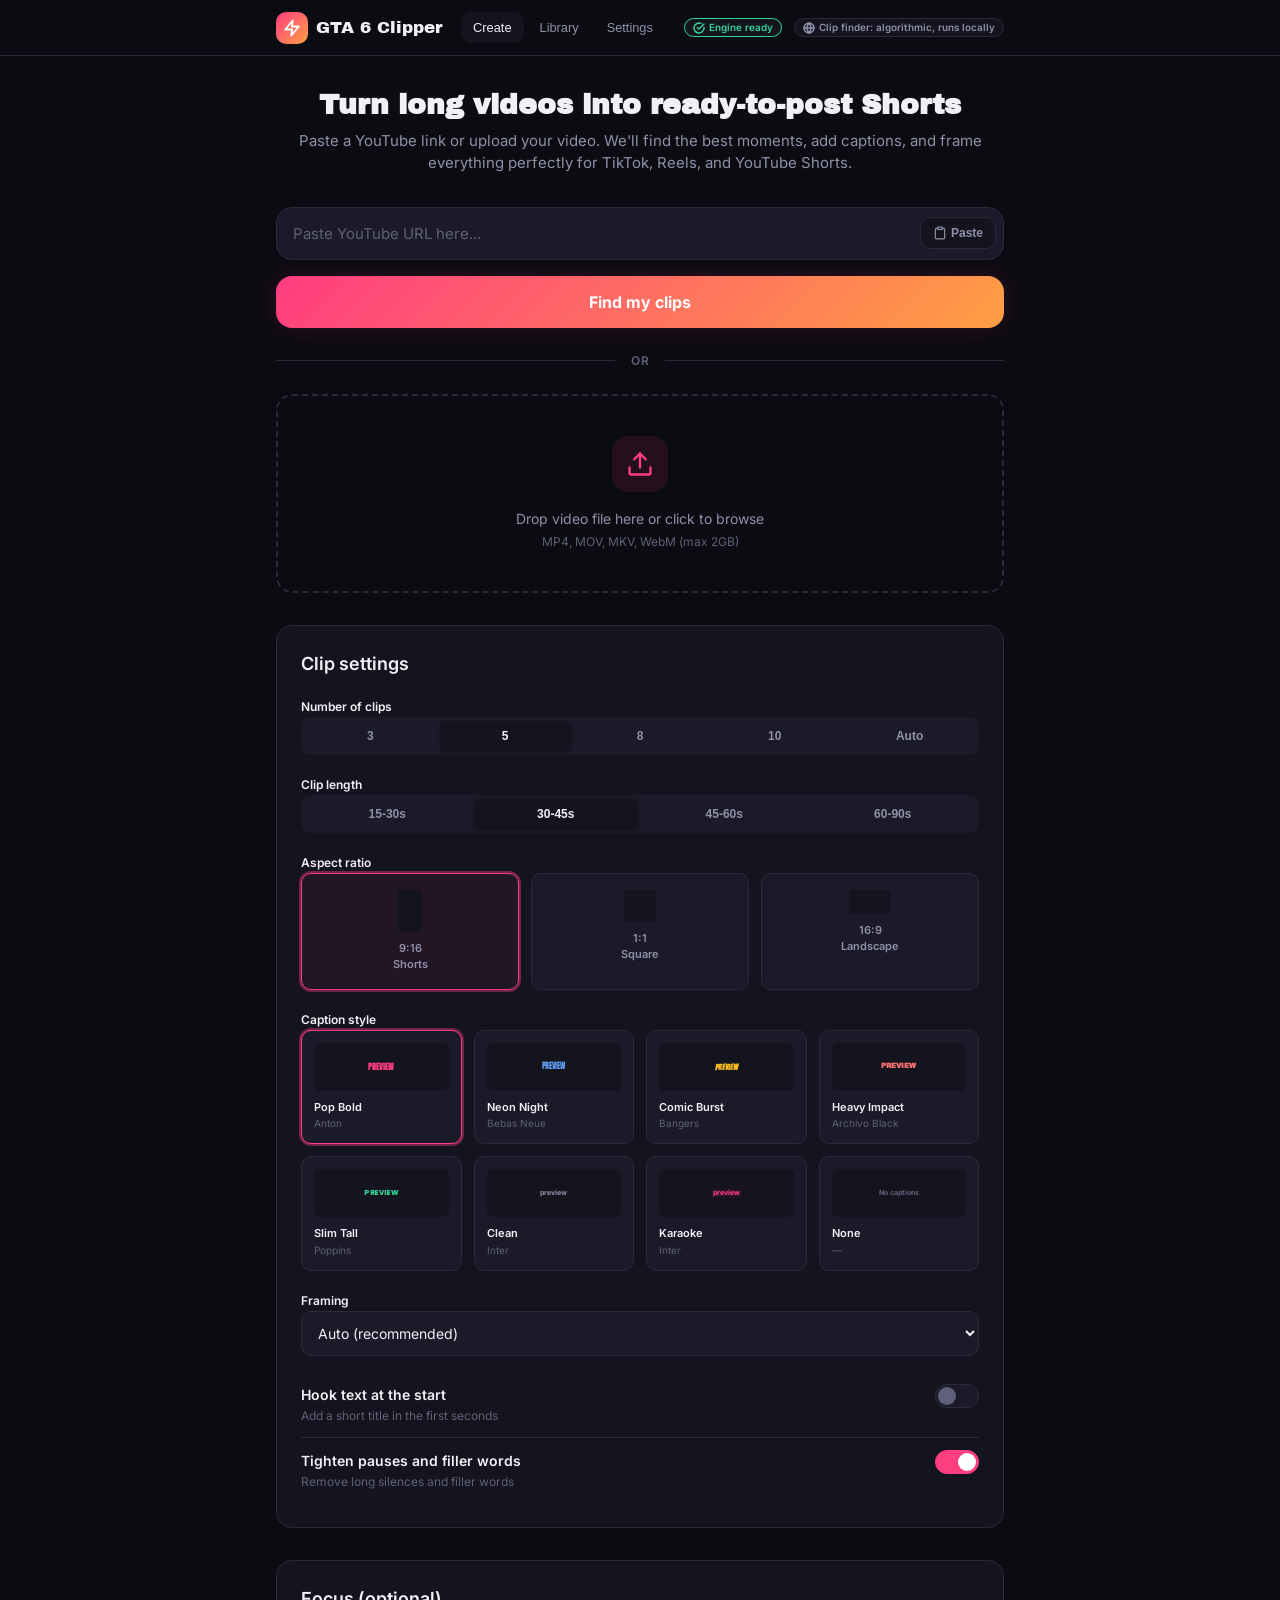
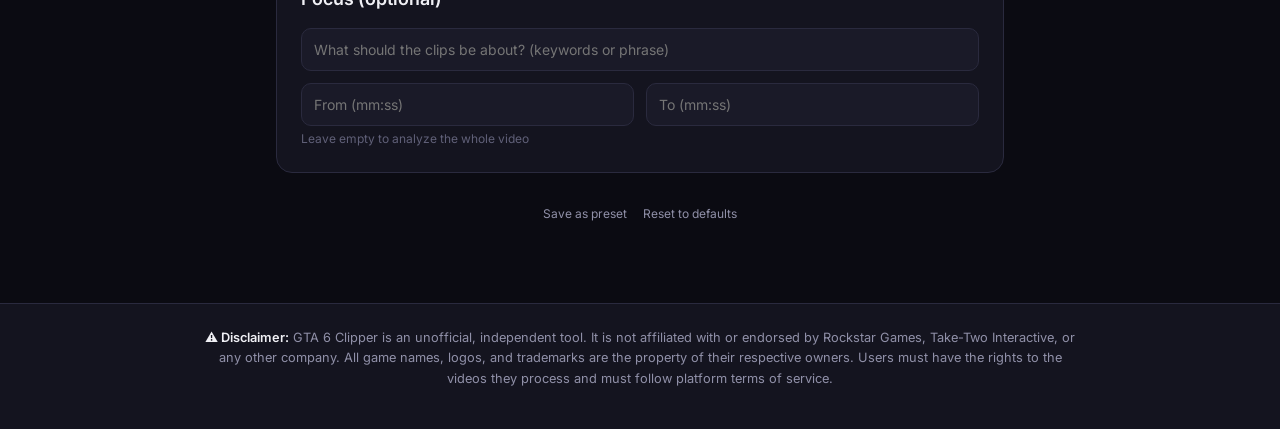
==== app/static/index.html @ a0657982 "Phase 1: PACKAGING - Move static/config/assets/templates into app/, fix paths, add MANIFEST.in, upda" ====
<!DOCTYPE html>
<html lang="en">
<head>
  <meta charset="UTF-8">
  <meta name="viewport" content="width=device-width, initial-scale=1.0">
  <title>GTA 6 Clipper — Turn Long Videos into Ready Shorts</title>
  <meta name="description" content="Transform your long-form content into viral vertical shorts with smart clip selection, kinetic captions, and perfect framing.">
  <link rel="stylesheet" href="/static/css/style.css">
</head>
<body>
  <!-- App Bar -->
  <header class="app-bar">
    <div class="app-bar-inner">
      <a href="/" class="app-bar-logo">
        <div class="app-bar-logo-icon">
          <svg width="18" height="18" viewBox="0 0 24 24" fill="none" stroke="white" stroke-width="2.5" stroke-linecap="round" stroke-linejoin="round">
            <polygon points="13 2 3 14 12 14 11 22 21 10 12 10 13 2"></polygon>
          </svg>
        </div>
        <span class="app-bar-logo-text">GTA 6 Clipper</span>
      </a>
      <nav class="app-bar-tabs">
        <button class="app-bar-tab active" data-tab="create">Create</button>
        <button class="app-bar-tab" data-tab="library">Library</button>
        <button class="app-bar-tab" data-tab="settings">Settings</button>
      </nav>
      <div class="app-bar-status">
        <span class="status-chip ready" id="engine-status">
          <svg width="12" height="12" viewBox="0 0 24 24" fill="none" stroke="currentColor" stroke-width="3" stroke-linecap="round" stroke-linejoin="round">
            <path d="M22 11.08V12a10 10 0 1 1-5.93-9.14"></path>
            <polyline points="22 4 12 14.01 9 11.01"></polyline>
          </svg>
          Engine ready
        </span>
        <span class="status-chip">
          <svg width="12" height="12" viewBox="0 0 24 24" fill="none" stroke="currentColor" stroke-width="3" stroke-linecap="round" stroke-linejoin="round">
            <circle cx="12" cy="12" r="10"></circle>
            <line x1="2" y1="12" x2="22" y2="12"></line>
            <path d="M12 2a15.3 15.3 0 0 1 4 10 15.3 15.3 0 0 1-4 10 15.3 15.3 0 0 1-4-10 15.3 15.3 0 0 1 4-10z"></path>
          </svg>
          Clip finder: algorithmic, runs locally
        </span>
      </div>
    </div>
  </header>

  <!-- Main Content -->
  <main class="main-content">
    <!-- Create Tab -->
    <section id="create-tab" class="tab-content active">
      <!-- Headline Block -->
      <div class="headline-block">
        <h1>Turn long videos into ready-to-post Shorts</h1>
        <p>Paste a YouTube link or upload your video. We'll find the best moments, add captions, and frame everything perfectly for TikTok, Reels, and YouTube Shorts.</p>
      </div>

      <!-- Source Section -->
      <div class="source-section">
        <div class="source-input-wrapper">
          <input type="text" class="source-input" id="video-url" placeholder="Paste YouTube URL here..." autocomplete="off">
          <button class="paste-button" id="paste-btn">
            <svg width="14" height="14" viewBox="0 0 24 24" fill="none" stroke="currentColor" stroke-width="2" stroke-linecap="round" stroke-linejoin="round">
              <path d="M16 4h2a2 2 0 0 1 2 2v14a2 2 0 0 1-2 2H6a2 2 0 0 1-2-2V6a2 2 0 0 1 2-2h2"></path>
              <rect x="8" y="2" width="8" height="4" rx="1" ry="1"></rect>
            </svg>
            Paste
          </button>
        </div>
        <button class="primary-button" id="find-clips-btn">
          <span class="button-text">Find my clips</span>
          <span class="spinner" aria-hidden="true" style="display:none;"></span>
        </button>

        <div class="divider">or</div>

        <div class="drop-zone" id="drop-zone">
          <div class="drop-zone-icon">
            <svg width="28" height="28" viewBox="0 0 24 24" fill="none" stroke="currentColor" stroke-width="2" stroke-linecap="round" stroke-linejoin="round">
              <path d="M21 15v4a2 2 0 0 1-2 2H5a2 2 0 0 1-2-2v-4"></path>
              <polyline points="17 8 12 3 7 8"></polyline>
              <line x1="12" y1="3" x2="12" y2="15"></line>
            </svg>
          </div>
          <p class="drop-zone-text">Drop video file here or click to browse</p>
          <p class="drop-zone-hint">MP4, MOV, MKV, WebM (max 2GB)</p>
        </div>
        <input type="file" id="file-input" class="hidden" accept=".mp4,.mov,.mkv,.webm">
      </div>

      <!-- Settings Section -->
      <div class="settings-section card">
        <h2 class="settings-title">Clip settings</h2>

        <!-- Number of clips -->
        <div class="setting-group">
          <label class="label">Number of clips</label>
          <div class="segmented-control" id="clip-count-control">
            <button class="segmented-btn" data-value="3">3</button>
            <button class="segmented-btn active" data-value="5">5</button>
            <button class="segmented-btn" data-value="8">8</button>
            <button class="segmented-btn" data-value="10">10</button>
            <button class="segmented-btn" data-value="auto">Auto</button>
          </div>
        </div>

        <!-- Clip length -->
        <div class="setting-group">
          <label class="label">Clip length</label>
          <div class="segmented-control" id="clip-length-control">
            <button class="segmented-btn" data-min="15" data-max="30">15-30s</button>
            <button class="segmented-btn active" data-min="30" data-max="45">30-45s</button>
            <button class="segmented-btn" data-min="45" data-max="60">45-60s</button>
            <button class="segmented-btn" data-min="60" data-max="90">60-90s</button>
          </div>
        </div>

        <!-- Aspect ratio -->
        <div class="setting-group">
          <label class="label">Aspect ratio</label>
          <div class="aspect-ratio-grid" id="aspect-ratio-grid">
            <div class="aspect-ratio-card selected" data-value="9:16">
              <div class="aspect-ratio-icon" style="width:24px;height:42px;margin:0 auto 8px;background:var(--bg-surface);border-radius:4px;"></div>
              <p class="aspect-ratio-label">9:16<br>Shorts</p>
            </div>
            <div class="aspect-ratio-card" data-value="1:1">
              <div class="aspect-ratio-icon" style="width:32px;height:32px;margin:0 auto 8px;background:var(--bg-surface);border-radius:4px;"></div>
              <p class="aspect-ratio-label">1:1<br>Square</p>
            </div>
            <div class="aspect-ratio-card" data-value="16:9">
              <div class="aspect-ratio-icon" style="width:42px;height:24px;margin:0 auto 8px;background:var(--bg-surface);border-radius:4px;"></div>
              <p class="aspect-ratio-label">16:9<br>Landscape</p>
            </div>
          </div>
        </div>

        <!-- Caption style -->
        <div class="setting-group">
          <label class="label">Caption style</label>
          <div class="caption-style-grid" id="caption-style-grid">
            <div class="caption-style-tile selected" data-style="pop-bold">
              <div class="caption-style-preview" style="font-family:'Anton';font-size:8px;color:#FF3D81;">PREVIEW</div>
              <p class="caption-style-name">Pop Bold</p>
              <p class="caption-style-font">Anton</p>
            </div>
            <div class="caption-style-tile" data-style="neon-night">
              <div class="caption-style-preview" style="font-family:'Bebas Neue';font-size:9px;color:#60A5FA;">preview</div>
              <p class="caption-style-name">Neon Night</p>
              <p class="caption-style-font">Bebas Neue</p>
            </div>
            <div class="caption-style-tile" data-style="comic-burst">
              <div class="caption-style-preview" style="font-family:'Bangers';font-size:8px;color:#FBBF24;">PREVIEW</div>
              <p class="caption-style-name">Comic Burst</p>
              <p class="caption-style-font">Bangers</p>
            </div>
            <div class="caption-style-tile" data-style="heavy-impact">
              <div class="caption-style-preview" style="font-family:'Archivo Black';font-size:7px;color:#F87171;">PREVIEW</div>
              <p class="caption-style-name">Heavy Impact</p>
              <p class="caption-style-font">Archivo Black</p>
            </div>
            <div class="caption-style-tile" data-style="slim-tall">
              <div class="caption-style-preview" style="font-family:'Poppins';font-weight:800;font-size:7px;color:#34D399;">PREVIEW</div>
              <p class="caption-style-name">Slim Tall</p>
              <p class="caption-style-font">Poppins</p>
            </div>
            <div class="caption-style-tile" data-style="clean-lowercase">
              <div class="caption-style-preview" style="font-family:'Inter';font-size:7px;color:#9090A8;">preview</div>
              <p class="caption-style-name">Clean</p>
              <p class="caption-style-font">Inter</p>
            </div>
            <div class="caption-style-tile" data-style="karaoke-glow">
              <div class="caption-style-preview" style="font-family:'Inter';font-size:7px;color:#FF3D81;text-shadow:0 0 4px rgba(255,61,129,0.5);">preview</div>
              <p class="caption-style-name">Karaoke</p>
              <p class="caption-style-font">Inter</p>
            </div>
            <div class="caption-style-tile" data-style="none">
              <div class="caption-style-preview" style="font-size:7px;color:#606078;">No captions</div>
              <p class="caption-style-name">None</p>
              <p class="caption-style-font">—</p>
            </div>
          </div>
        </div>

        <!-- Framing -->
        <div class="setting-group">
          <label class="label">Framing</label>
          <select class="framing-select" id="framing-select">
            <option value="auto" selected>Auto (recommended)</option>
            <option value="follow-face">Follow face</option>
            <option value="blur-fit">Blur-fit</option>
            <option value="center-crop">Center crop</option>
            <option value="streamer">Streamer layout (gameplay + facecam)</option>
          </select>
        </div>

        <!-- Toggles -->
        <div class="setting-group">
          <div class="toggle-row">
            <div class="toggle-info">
              <p class="toggle-title">Hook text at the start</p>
              <p class="toggle-helper">Add a short title in the first seconds</p>
            </div>
            <div class="toggle-switch" id="hook-text-toggle"></div>
          </div>
          <div class="toggle-row">
            <div class="toggle-info">
              <p class="toggle-title">Tighten pauses and filler words</p>
              <p class="toggle-helper">Remove long silences and filler words</p>
            </div>
            <div class="toggle-switch active" id="tighten-pauses-toggle"></div>
          </div>
        </div>
      </div>

      <!-- Focus Section -->
      <div class="focus-section card">
        <h2 class="settings-title">Focus (optional)</h2>
        <input type="text" class="focus-input" id="focus-input" placeholder="What should the clips be about? (keywords or phrase)">
        <div class="time-range-row">
          <input type="text" class="time-input" id="time-from" placeholder="From (mm:ss)">
          <input type="text" class="time-input" id="time-to" placeholder="To (mm:ss)">
        </div>
        <p class="helper-text">Leave empty to analyze the whole video</p>
      </div>

      <!-- Preset Links -->
      <div class="preset-links">
        <a href="#" class="preset-link" id="save-preset-link">Save as preset</a>
        <a href="#" class="preset-link" id="reset-preset-link">Reset to defaults</a>
      </div>
    </section>

    <!-- Library Tab -->
    <section id="library-tab" class="tab-content hidden">
      <div class="video-list-section">
        <div class="video-list-header">
          <div>
            <h2 class="video-list-title">Your videos</h2>
            <p class="video-count" id="video-count">0 videos, 0 clips</p>
          </div>
          <input type="text" class="search-box" id="video-search" placeholder="Search videos...">
        </div>

        <!-- Empty State -->
        <div class="empty-state" id="empty-state">
          <div class="empty-state-icon">
            <svg width="32" height="32" viewBox="0 0 24 24" fill="none" stroke="currentColor" stroke-width="2" stroke-linecap="round" stroke-linejoin="round">
              <polygon points="23 7 16 12 23 17 23 7"></polygon>
              <rect x="1" y="5" width="15" height="14" rx="2" ry="2"></rect>
            </svg>
          </div>
          <p class="empty-state-text">No videos yet</p>
          <p class="empty-state-hint">Paste a YouTube link or upload a video to get started</p>
        </div>

        <!-- Video Cards Container -->
        <div id="video-cards-container"></div>
      </div>
    </section>

    <!-- Settings Tab -->
    <section id="settings-tab" class="tab-content hidden">
      <div class="card">
        <h2 class="settings-title">Settings</h2>
        <p class="body-md text-secondary">Coming soon: theme, output folder, quality presets, and more.</p>
      </div>
    </section>
  </main>

  <!-- Toast Container -->
  <div class="toast-container" id="toast-container"></div>

  <!-- Confirm Dialog -->
  <div class="dialog-overlay" id="confirm-dialog">
    <div class="dialog-card">
      <h3 class="dialog-title" id="dialog-title">Confirm action</h3>
      <p class="dialog-message" id="dialog-message">Are you sure?</p>
      <div class="dialog-actions">
        <button class="dialog-button cancel" id="dialog-cancel">Cancel</button>
        <button class="dialog-button confirm" id="dialog-confirm">Confirm</button>
      </div>
    </div>
  </div>

  <script src="/static/js/app.js"></script>
  <footer class="disclaimer">
    <p><strong>⚠️ Disclaimer:</strong> GTA 6 Clipper is an unofficial, independent tool. It is not affiliated with or endorsed by Rockstar Games, Take-Two Interactive, or any other company. All game names, logos, and trademarks are the property of their respective owners. Users must have the rights to the videos they process and must follow platform terms of service.</p>
  </footer>
</body>
</html>
---- static/css/style.css ----
/* ═══════════════════════════════════════════════════════
   CLIPFORGE DESIGN SYSTEM
   Based on docs/DESIGN_SYSTEM.md
   ═══════════════════════════════════════════════════════ */

/* ══════ FONTS ═════ */
@import url('https://fonts.googleapis.com/css2?family=Archivo+Black&family=Inter:wght@400;500;600;700&family=Anton&family=Bebas+Neue&family=Bangers&family=Poppins:wght@800&display=swap');

/* ══════ CSS VARIABLES ═════ */
:root {
  /* Colors - Dark Theme */
  --bg-primary: #0B0B12;
  --bg-surface: #14141F;
  --bg-elevated: #1E1E2E;
  --bg-input: #1A1A28;

  --text-primary: #F0F0F5;
  --text-secondary: #9090A8;
  --text-tertiary: #606078;
  --text-inverse: #0B0B12;

  --accent-start: #FF3D81;
  --accent-end: #FF9F43;
  --accent-gradient: linear-gradient(135deg, #FF3D81, #FF9F43);
  --accent-ring: rgba(255, 61, 129, 0.4);

  --success: #34D399;
  --warning: #FBBF24;
  --error: #F87171;
  --info: #60A5FA;

  --border: #2A2A3E;
  --border-strong: #3A3A52;
  --border-focus: #FF3D81;

  /* Spacing (8px base) */
  --space-1: 4px;
  --space-2: 8px;
  --space-3: 12px;
  --space-4: 16px;
  --space-5: 20px;
  --space-6: 24px;
  --space-8: 32px;
  --space-10: 40px;
  --space-12: 48px;
  --space-16: 64px;

  /* Radius */
  --radius-sm: 6px;
  --radius-md: 10px;
  --radius-lg: 16px;
  --radius-xl: 24px;
  --radius-full: 999px;

  /* Shadows */
  --shadow-sm: 0 1px 2px rgba(0,0,0,0.3);
  --shadow-md: 0 4px 12px rgba(0,0,0,0.4);
  --shadow-lg: 0 8px 32px rgba(0,0,0,0.5);
  --shadow-glow: 0 0 24px rgba(255,61,129,0.15);

  /* Motion */
  --transition-fast: 150ms ease;
  --transition-md: 250ms ease;
  --transition-slow: 400ms ease;
  --transition-spring: 300ms cubic-bezier(0.34, 1.56, 0.64, 1);

  /* Typography */
  --font-display: 'Archivo Black', sans-serif;
  --font-ui: 'Inter', sans-serif;
  --font-caption-1: 'Anton', sans-serif;
  --font-caption-2: 'Bebas Neue', sans-serif;
  --font-caption-3: 'Bangers', cursive;
  --font-caption-4: 'Poppins', sans-serif;
}

/* ══════ RESET & BASE ═════ */
*, *::before, *::after { box-sizing: border-box; margin: 0; padding: 0; }

html { font-size: 16px; -webkit-text-size-adjust: 100%; }

body {
  font-family: var(--font-ui);
  background-color: var(--bg-primary);
  color: var(--text-primary);
  line-height: 1.5;
  min-height: 100vh;
  overflow-x: hidden;
  -webkit-font-smoothing: antialiased;
  -moz-osx-font-smoothing: grayscale;
}

/* Reduced motion */
@media (prefers-reduced-motion: reduce) {
  *, *::before, *::after {
    animation-duration: 0.01ms !important;
    animation-iteration-count: 1 !important;
    transition-duration: 0.01ms !important;
  }
}

/* Focus visible */
:focus-visible {
  outline: 2px solid var(--border-focus);
  outline-offset: 2px;
  border-radius: var(--radius-sm);
}

/* ══════ TYPOGRAPHY ═════ */
.display-xl {
  font-family: var(--font-display);
  font-size: 2.5rem;
  line-height: 1.1;
  font-weight: 400;
}

.display-md {
  font-family: var(--font-display);
  font-size: 1.75rem;
  line-height: 1.2;
  font-weight: 400;
}

.heading-lg {
  font-size: 1.5rem;
  font-weight: 700;
  line-height: 1.3;
}

.heading-md {
  font-size: 1.25rem;
  font-weight: 600;
  line-height: 1.35;
}

.heading-sm {
  font-size: 1rem;
  font-weight: 600;
  line-height: 1.4;
}

.body-lg { font-size: 1rem; font-weight: 400; line-height: 1.5; }
.body-md { font-size: 0.875rem; font-weight: 400; line-height: 1.5; }
.body-sm { font-size: 0.8125rem; font-weight: 400; line-height: 1.45; }
.body-xs { font-size: 0.75rem; font-weight: 400; line-height: 1.4; }

.caption { font-size: 0.6875rem; font-weight: 500; line-height: 1.3; }
.label { font-size: 0.75rem; font-weight: 600; line-height: 1.3; }

.text-secondary { color: var(--text-secondary); }
.text-tertiary { color: var(--text-tertiary); }

/* ══════ APP BAR ═════ */
.app-bar {
  position: sticky;
  top: 0;
  z-index: 100;
  background: var(--bg-primary);
  border-bottom: 1px solid var(--border);
  height: 56px;
}

.app-bar-inner {
  max-width: 760px;
  margin: 0 auto;
  padding: 0 var(--space-4);
  height: 100%;
  display: flex;
  align-items: center;
  justify-content: space-between;
  /* Block C: the header must stay on ONE row at 360/768/1440 px.
     nowrap + auto-x means chips never wrap to a second line; they
     truncate instead. */
  flex-wrap: nowrap;
  overflow-x: auto;
  overflow-y: hidden;
}

.app-bar-logo {
  display: flex;
  align-items: center;
  gap: var(--space-2);
  text-decoration: none;
  color: var(--text-primary);
}

.app-bar-logo-icon {
  width: 32px;
  height: 32px;
  border-radius: var(--radius-md);
  background: var(--accent-gradient);
  display: flex;
  align-items: center;
  justify-content: center;
}

.app-bar-logo-text {
  font-family: var(--font-display);
  font-size: 1.25rem;
}

.app-bar-tabs {
  display: flex;
  gap: var(--space-1);
}

.app-bar-tab {
  padding: var(--space-2) var(--space-4);
  font-size: 0.875rem;
  font-weight: 500;
  color: var(--text-secondary);
  background: transparent;
  border: none;
  border-radius: var(--radius-md);
  cursor: pointer;
  transition: all var(--transition-fast);
}

.app-bar-tab:hover { color: var(--text-primary); background: var(--bg-surface); }
.app-bar-tab.active { color: var(--text-primary); background: var(--bg-surface); }

.app-bar-status {
  display: flex;
  align-items: center;
  gap: var(--space-3);
}

.status-chip {
  display: inline-flex;
  align-items: center;
  gap: var(--space-1);
  padding: var(--space-1) var(--space-2);
  font-size: 0.6875rem;
  font-weight: 600;
  border-radius: var(--radius-full);
  background: var(--bg-surface);
  border: 1px solid var(--border);
  color: var(--text-secondary);
}

.status-chip.ready { border-color: var(--success); color: var(--success); }
.status-chip.working { border-color: var(--warning); color: var(--warning); }

/* ══════ MAIN LAYOUT ═════ */
.main-content {
  max-width: 760px;
  margin: 0 auto;
  padding: var(--space-8) var(--space-4);
  min-height: calc(100vh - 56px);
}

/* ══════ CARDS ═════ */
.card {
  background: var(--bg-surface);
  border: 1px solid var(--border);
  border-radius: var(--radius-lg);
  padding: var(--space-6);
  transition: all var(--transition-md);
}

.card:hover { border-color: var(--border-strong); }

/* ══════ HEADLINE BLOCK ═════ */
.headline-block {
  margin-bottom: var(--space-8);
  text-align: center;
}

.headline-block h1 {
  font-family: var(--font-display);
  font-size: 1.75rem;
  line-height: 1.2;
  margin-bottom: var(--space-2);
}

.headline-block p {
  color: var(--text-secondary);
  font-size: 0.9375rem;
  line-height: 1.5;
}

/* ══════ SOURCE INPUT ═════ */
.source-section { margin-bottom: var(--space-8); }

.source-input-wrapper {
  position: relative;
  margin-bottom: var(--space-4);
}

.source-input {
  width: 100%;
  padding: var(--space-4) var(--space-16) var(--space-4) var(--space-4);
  background: var(--bg-input);
  border: 1px solid var(--border);
  border-radius: var(--radius-lg);
  color: var(--text-primary);
  font-size: 0.9375rem;
  font-family: inherit;
  outline: none;
  transition: all var(--transition-fast);
}

.source-input:focus {
  border-color: var(--accent-start);
  box-shadow: 0 0 0 3px var(--accent-ring);
}

.source-input::placeholder { color: var(--text-tertiary); }

.paste-button {
  position: absolute;
  right: var(--space-2);
  top: 50%;
  transform: translateY(-50%);
  padding: var(--space-2) var(--space-3);
  background: var(--bg-surface);
  border: 1px solid var(--border);
  border-radius: var(--radius-md);
  color: var(--text-secondary);
  font-size: 0.75rem;
  font-weight: 600;
  cursor: pointer;
  display: flex;
  align-items: center;
  gap: var(--space-1);
  transition: all var(--transition-fast);
}

.paste-button:hover {
  background: var(--bg-elevated);
  border-color: var(--border-strong);
  color: var(--text-primary);
}

.primary-button {
  width: 100%;
  padding: var(--space-4);
  background: var(--accent-gradient);
  border: none;
  border-radius: var(--radius-lg);
  color: white;
  font-size: 1rem;
  font-weight: 700;
  font-family: inherit;
  cursor: pointer;
  display: flex;
  align-items: center;
  justify-content: center;
  gap: var(--space-2);
  transition: all var(--transition-md);
  box-shadow: var(--shadow-glow);
}

.primary-button:hover {
  transform: translateY(-2px);
  box-shadow: 0 8px 32px rgba(255,61,129,0.3);
}

.primary-button:active { transform: translateY(0) scale(0.98); }

.primary-button:disabled {
  opacity: 0.6;
  cursor: not-allowed;
  transform: none;
}

.primary-button .spinner {
  width: 20px;
  height: 20px;
  border: 2px solid rgba(255,255,255,0.3);
  border-top-color: white;
  border-radius: 50%;
  animation: spin 0.8s linear infinite;
}

@keyframes spin {
  to { transform: rotate(360deg); }
}

@keyframes spin { to { transform: rotate(360deg); } }

/* Divider */
.divider {
  display: flex;
  align-items: center;
  gap: var(--space-4);
  margin: var(--space-6) 0;
  color: var(--text-tertiary);
  font-size: 0.75rem;
  font-weight: 600;
  text-transform: uppercase;
  letter-spacing: 0.05em;
}

.divider::before, .divider::after {
  content: '';
  flex: 1;
  height: 1px;
  background: var(--border);
}

/* Drop zone */
.drop-zone {
  border: 2px dashed var(--border);
  border-radius: var(--radius-lg);
  padding: var(--space-10);
  text-align: center;
  cursor: pointer;
  transition: all var(--transition-md);
}

.drop-zone:hover, .drop-zone.dragover {
  border-color: var(--accent-start);
  background: rgba(255,61,129,0.05);
}

.drop-zone-icon {
  width: 56px;
  height: 56px;
  margin: 0 auto var(--space-4);
  border-radius: var(--radius-lg);
  background: rgba(255,61,129,0.1);
  display: flex;
  align-items: center;
  justify-content: center;
  color: var(--accent-start);
}

.drop-zone-text {
  color: var(--text-secondary);
  font-size: 0.875rem;
  margin-bottom: var(--space-1);
}

.drop-zone-hint {
  color: var(--text-tertiary);
  font-size: 0.75rem;
}

/* ══════ SETTINGS SECTION ═════ */
.settings-section { margin-bottom: var(--space-8); }

.settings-title {
  font-size: 1.125rem;
  font-weight: 600;
  margin-bottom: var(--space-4);
}

/* Segmented control */
.segmented-control {
  display: flex;
  gap: var(--space-1);
  background: var(--bg-input);
  padding: var(--space-1);
  border-radius: var(--radius-md);
  margin-bottom: var(--space-4);
}

.segmented-btn {
  flex: 1;
  padding: var(--space-2) var(--space-3);
  background: transparent;
  border: none;
  border-radius: var(--radius-sm);
  color: var(--text-secondary);
  font-size: 0.75rem;
  font-weight: 600;
  cursor: pointer;
  transition: all var(--transition-fast);
}

.segmented-btn:hover { color: var(--text-primary); }
.segmented-btn.active {
  background: var(--bg-surface);
  color: var(--text-primary);
  box-shadow: var(--shadow-sm);
}

/* Aspect ratio cards */
.aspect-ratio-grid {
  display: grid;
  grid-template-columns: repeat(3, 1fr);
  gap: var(--space-3);
  margin-bottom: var(--space-4);
}

.aspect-ratio-card {
  background: var(--bg-input);
  border: 1px solid var(--border);
  border-radius: var(--radius-md);
  padding: var(--space-4);
  cursor: pointer;
  transition: all var(--transition-fast);
  text-align: center;
}

.aspect-ratio-card:hover { border-color: var(--border-strong); }
.aspect-ratio-card.selected {
  border-color: var(--accent-start);
  background: rgba(255,61,129,0.05);
  box-shadow: 0 0 0 2px var(--accent-ring);
}

.aspect-ratio-icon {
  width: 48px;
  height: 48px;
  margin: 0 auto var(--space-2);
  border-radius: var(--radius-sm);
  background: var(--bg-surface);
  display: flex;
  align-items: center;
  justify-content: center;
}

.aspect-ratio-label {
  font-size: 0.6875rem;
  font-weight: 600;
  color: var(--text-secondary);
}

/* Caption style gallery */
.caption-style-grid {
  display: grid;
  grid-template-columns: repeat(4, 1fr);
  gap: var(--space-3);
  margin-bottom: var(--space-4);
}

.caption-style-tile {
  background: var(--bg-input);
  border: 1px solid var(--border);
  border-radius: var(--radius-md);
  padding: var(--space-3);
  cursor: pointer;
  transition: all var(--transition-fast);
}

.caption-style-tile:hover { border-color: var(--border-strong); }
.caption-style-tile.selected {
  border-color: var(--accent-start);
  box-shadow: 0 0 0 2px var(--accent-ring);
}

.caption-style-preview {
  height: 48px;
  margin-bottom: var(--space-2);
  background: var(--bg-surface);
  border-radius: var(--radius-sm);
  display: flex;
  align-items: center;
  justify-content: center;
  font-size: 0.625rem;
  font-weight: 700;
  overflow: hidden;
}

.caption-style-name {
  font-size: 0.6875rem;
  font-weight: 600;
  color: var(--text-primary);
  margin-bottom: 1px;
}

.caption-style-font {
  font-size: 0.625rem;
  color: var(--text-tertiary);
}

/* Framing dropdown */
.framing-select {
  width: 100%;
  padding: var(--space-3);
  background: var(--bg-input);
  border: 1px solid var(--border);
  border-radius: var(--radius-md);
  color: var(--text-primary);
  font-size: 0.875rem;
  font-family: inherit;
  cursor: pointer;
  margin-bottom: var(--space-4);
}

/* Toggle rows */
.toggle-row {
  display: flex;
  align-items: flex-start;
  justify-content: space-between;
  padding: var(--space-3) 0;
  border-bottom: 1px solid var(--border);
}

.toggle-row:last-child { border-bottom: none; }

.toggle-info { flex: 1; }
.toggle-title {
  font-size: 0.875rem;
  font-weight: 600;
  color: var(--text-primary);
  margin-bottom: 2px;
}
.toggle-helper {
  font-size: 0.75rem;
  color: var(--text-tertiary);
}

.toggle-switch {
  position: relative;
  width: 44px;
  height: 24px;
  background: var(--bg-input);
  border: 1px solid var(--border);
  border-radius: var(--radius-full);
  cursor: pointer;
  transition: all var(--transition-fast);
}

.toggle-switch::after {
  content: '';
  position: absolute;
  top: 2px;
  left: 2px;
  width: 18px;
  height: 18px;
  background: var(--text-tertiary);
  border-radius: 50%;
  transition: all var(--transition-fast);
}

.toggle-switch.active {
  background: var(--accent-start);
  border-color: var(--accent-start);
}

.toggle-switch.active::after {
  background: white;
  transform: translateX(20px);
}

/* ══════ FOCUS SECTION ═════ */
.focus-section { margin-bottom: var(--space-8); }

.focus-input {
  width: 100%;
  padding: var(--space-3);
  background: var(--bg-input);
  border: 1px solid var(--border);
  border-radius: var(--radius-md);
  color: var(--text-primary);
  font-size: 0.875rem;
  font-family: inherit;
  margin-bottom: var(--space-3);
}

.time-range-row {
  display: grid;
  grid-template-columns: 1fr 1fr;
  gap: var(--space-3);
}

.time-input {
  padding: var(--space-3);
  background: var(--bg-input);
  border: 1px solid var(--border);
  border-radius: var(--radius-md);
  color: var(--text-primary);
  font-size: 0.875rem;
  font-family: inherit;
}

.helper-text {
  font-size: 0.75rem;
  color: var(--text-tertiary);
  margin-top: var(--space-1);
}

/* ══════ PRESET LINKS ═════ */
.preset-links {
  display: flex;
  gap: var(--space-4);
  justify-content: center;
  margin-top: var(--space-6);
}

.preset-link {
  font-size: 0.75rem;
  color: var(--text-secondary);
  text-decoration: none;
  transition: color var(--transition-fast);
}

.preset-link:hover { color: var(--accent-start); }

/* ══════ VIDEO LIST ═════ */
.video-list-section { margin-top: var(--space-12); }

.video-list-header {
  display: flex;
  align-items: center;
  justify-content: space-between;
  margin-bottom: var(--space-6);
}

.video-list-title {
  font-size: 1.25rem;
  font-weight: 700;
}

.video-count {
  color: var(--text-secondary);
  font-size: 0.875rem;
}

.search-box {
  padding: var(--space-2) var(--space-3);
  background: var(--bg-input);
  border: 1px solid var(--border);
  border-radius: var(--radius-md);
  color: var(--text-primary);
  font-size: 0.875rem;
  font-family: inherit;
  width: 240px;
}

/* Video card */
.video-card {
  background: var(--bg-surface);
  border: 1px solid var(--border);
  border-radius: var(--radius-lg);
  padding: var(--space-5);
  margin-bottom: var(--space-4);
  transition: all var(--transition-md);
}

.video-card:hover { border-color: var(--border-strong); }

.video-card-header {
  display: flex;
  align-items: flex-start;
  gap: var(--space-4);
  margin-bottom: var(--space-4);
}

.video-thumbnail {
  width: 120px;
  height: 68px;
  border-radius: var(--radius-md);
  background: var(--bg-input);
  flex-shrink: 0;
  display: flex;
  align-items: center;
  justify-content: center;
  color: var(--text-tertiary);
}

.video-info { flex: 1; min-width: 0; }

.video-title {
  font-size: 0.9375rem;
  font-weight: 600;
  color: var(--text-primary);
  margin-bottom: var(--space-1);
  white-space: nowrap;
  overflow: hidden;
  text-overflow: ellipsis;
}

.video-meta {
  display: flex;
  align-items: center;
  gap: var(--space-2);
  margin-bottom: var(--space-2);
}

.source-badge {
  padding: 2px var(--space-2);
  background: var(--bg-input);
  border-radius: var(--radius-full);
  font-size: 0.625rem;
  font-weight: 600;
  color: var(--text-secondary);
}

.video-time {
  font-size: 0.6875rem;
  color: var(--text-tertiary);
}

.status-pill {
  padding: 2px var(--space-2);
  border-radius: var(--radius-full);
  font-size: 0.625rem;
  font-weight: 600;
  text-transform: uppercase;
}

.status-pill.working { background: rgba(251,191,36,0.15); color: var(--warning); }
.status-pill.ready { background: rgba(52,211,153,0.15); color: var(--success); }
.status-pill.failed { background: rgba(248,113,113,0.15); color: var(--error); }
.status-pill.cancelled { background: rgba(96,165,250,0.15); color: var(--info); }

.video-actions {
  display: flex;
  gap: var(--space-2);
}

.icon-button {
  width: 32px;
  height: 32px;
  border-radius: var(--radius-md);
  background: var(--bg-input);
  border: 1px solid var(--border);
  color: var(--text-secondary);
  cursor: pointer;
  display: flex;
  align-items: center;
  justify-content: center;
  transition: all var(--transition-fast);
}

.icon-button:hover {
  background: var(--bg-elevated);
  border-color: var(--border-strong);
  color: var(--text-primary);
}

/* Progress stepper */
.progress-stepper {
  display: flex;
  gap: var(--space-4);
  margin-bottom: var(--space-4);
}

.progress-step-item {
  flex: 1;
  display: flex;
  flex-direction: column;
  gap: var(--space-2);
}

.step-indicator {
  height: 4px;
  background: var(--bg-input);
  border-radius: var(--radius-full);
  overflow: hidden;
}

.step-fill {
  height: 100%;
  background: var(--accent-gradient);
  width: 0%;
  transition: width var(--transition-md);
}

.step-label {
  font-size: 0.625rem;
  color: var(--text-tertiary);
  font-weight: 600;
}

/* Progress detail */
.progress-detail {
  display: flex;
  align-items: center;
  justify-content: space-between;
  padding: var(--space-3);
  background: var(--bg-input);
  border-radius: var(--radius-md);
  margin-bottom: var(--space-4);
}

.progress-stage-text {
  font-size: 0.75rem;
  color: var(--text-secondary);
}

.progress-stats {
  display: flex;
  gap: var(--space-4);
  font-size: 0.6875rem;
  color: var(--text-tertiary);
}

.cancel-button {
  padding: var(--space-2) var(--space-3);
  background: var(--bg-surface);
  border: 1px solid var(--border);
  border-radius: var(--radius-md);
  color: var(--text-secondary);
  font-size: 0.6875rem;
  font-weight: 600;
  cursor: pointer;
  transition: all var(--transition-fast);
}

.cancel-button:hover {
  border-color: var(--error);
  color: var(--error);
}

.retry-button {
  padding: var(--space-2) var(--space-3);
  background: var(--bg-surface);
  border: 1px solid var(--warning);
  border-radius: var(--radius-md);
  color: var(--warning);
  font-size: 0.6875rem;
  font-weight: 600;
  cursor: pointer;
  transition: all var(--transition-fast);
}

.retry-button:hover {
  background: rgba(251,191,36,0.1);
}

/* Clip grid */
.clip-grid {
  display: grid;
  grid-template-columns: repeat(auto-fill, minmax(280px, 1fr));
  gap: var(--space-4);
  margin-top: var(--space-6);
}

.clip-card {
  background: var(--bg-surface);
  border: 1px solid var(--border);
  border-radius: var(--radius-lg);
  overflow: hidden;
  transition: all var(--transition-md);
}

.clip-card:hover {
  border-color: var(--border-strong);
  transform: translateY(-2px);
  box-shadow: var(--shadow-md);
}

.clip-preview {
  position: relative;
  aspect-ratio: 9/16;
  background: var(--bg-input);
}

.clip-preview video {
  width: 100%;
  height: 100%;
  object-fit: cover;
}

.clip-score-ring {
  position: absolute;
  top: var(--space-2);
  left: var(--space-2);
  width: 32px;
  height: 32px;
  border-radius: 50%;
  background: var(--bg-surface);
  border: 2px solid var(--accent-start);
  display: flex;
  align-items: center;
  justify-content: center;
  font-size: 0.625rem;
  font-weight: 700;
  color: var(--text-primary);
}

.clip-duration {
  position: absolute;
  bottom: var(--space-2);
  right: var(--space-2);
  padding: 2px var(--space-2);
  background: rgba(0,0,0,0.7);
  border-radius: var(--radius-sm);
  font-size: 0.625rem;
  font-weight: 600;
  color: var(--text-primary);
}

.clip-info {
  padding: var(--space-4);
}

.clip-headline {
  font-size: 0.8125rem;
  font-weight: 600;
  color: var(--text-primary);
  margin-bottom: var(--space-2);
  display: -webkit-box;
  -webkit-line-clamp: 2;
  -webkit-box-orient: vertical;
  overflow: hidden;
}

.clip-reasons {
  display: flex;
  flex-wrap: wrap;
  gap: var(--space-1);
  margin-bottom: var(--space-3);
}

.reason-chip {
  padding: 2px var(--space-2);
  background: var(--bg-input);
  border-radius: var(--radius-full);
  font-size: 0.625rem;
  color: var(--text-secondary);
}

.clip-actions-row {
  display: grid;
  grid-template-columns: 1fr 1fr;
  gap: var(--space-2);
}

.clip-action-button {
  padding: var(--space-2);
  background: var(--bg-input);
  border: 1px solid var(--border);
  border-radius: var(--radius-md);
  color: var(--text-secondary);
  font-size: 0.6875rem;
  font-weight: 600;
  cursor: pointer;
  display: flex;
  align-items: center;
  justify-content: center;
  gap: var(--space-1);
  transition: all var(--transition-fast);
}

.clip-action-button:hover {
  background: var(--bg-elevated);
  border-color: var(--border-strong);
  color: var(--text-primary);
}

/* --- clip card player controls --- */
.clip-preview { position: relative; aspect-ratio: 9/16; background: var(--bg-input); }
.clip-preview video { width: 100%; height: 100%; object-fit: cover; }
.clip-preview .clip-play-btn,
.clip-preview .clip-pause-btn {
  position: absolute; top: var(--space-2); left: var(--space-2);
  width: 32px; height: 32px; border-radius: 50%; background: rgba(0,0,0,0.7);
  border: 2px solid var(--accent-start); display: flex; align-items: center; justify-content: center; cursor: pointer; z-index: 2; transition: background 0.2s;
}
.clip-preview .clip-play-btn:hover,
.clip-preview .clip-pause-btn:hover { background: rgba(0,0,0,0.9); }
.clip-preview .icon-play,
.clip-preview .icon-pause { width: 18px; height: 18px; fill: var(--text-primary); }
.clip-preview .clip-progress {
  position: absolute; bottom: 0; left: 0; right: 0; height: 3px;
  background: rgba(255,255,255,0.4); pointer-events: none; opacity: 0; transition: opacity 0.2s;
}
.clip-preview:hover .clip-progress { opacity: 1; }
.clip-overlay { pointer-events: none; }

.download-all-button {
  width: 100%;
  padding: var(--space-3);
  background: var(--bg-input);
  border: 1px solid var(--border);
  border-radius: var(--radius-md);
  color: var(--text-secondary);
  font-size: 0.75rem;
  font-weight: 600;
  cursor: pointer;
  margin-top: var(--space-4);
  transition: all var(--transition-fast);
}

.download-all-button:hover {
  border-color: var(--accent-start);
  color: var(--accent-start);
}

/* Empty state */
.empty-state {
  text-align: center;
  padding: var(--space-16) var(--space-8);
  color: var(--text-tertiary);
}

.empty-state-icon {
  width: 64px;
  height: 64px;
  margin: 0 auto var(--space-4);
  border-radius: var(--radius-lg);
  background: var(--bg-input);
  display: flex;
  align-items: center;
  justify-content: center;
  color: var(--text-tertiary);
}

.empty-state-text {
  font-size: 0.9375rem;
  margin-bottom: var(--space-1);
}

.empty-state-hint {
  font-size: 0.75rem;
}

/* ══════ UTILITIES ═════ */
.sr-only {
  position: absolute;
  width: 1px;
  height: 1px;
  padding: 0;
  margin: -1px;
  overflow: hidden;
  clip: rect(0,0,0,0);
  border: 0;
}

.hidden { display: none !important; }

/* ══════ TOAST ═════ */
.toast-container {
  position: fixed;
  bottom: var(--space-6);
  right: var(--space-6);
  z-index: 1000;
  display: flex;
  flex-direction: column;
  gap: var(--space-2);
}

.toast {
  background: var(--bg-elevated);
  border: 1px solid var(--border);
  border-radius: var(--radius-md);
  padding: var(--space-3) var(--space-4);
  box-shadow: var(--shadow-lg);
  display: flex;
  align-items: center;
  gap: var(--space-3);
  animation: slideIn var(--transition-md);
}

@keyframes slideIn {
  from { transform: translateX(100%); opacity: 0; }
  to { transform: translateX(0); opacity: 1; }
}

.toast.success { border-color: var(--success); }
.toast.error { border-color: var(--error); }
.toast.warning { border-color: var(--warning); }

.toast-message {
  font-size: 0.8125rem;
  color: var(--text-primary);
}

.toast-close {
  background: transparent;
  border: none;
  color: var(--text-tertiary);
  cursor: pointer;
}

/* ══════ CONFIRM DIALOG ═════ */
.dialog-overlay {
  position: fixed;
  inset: 0;
  background: rgba(0,0,0,0.7);
  backdrop-filter: blur(4px);
  z-index: 1000;
  display: none;
  align-items: center;
  justify-content: center;
  padding: var(--space-4);
}

.dialog-overlay.active { display: flex; }

.dialog-card {
  background: var(--bg-surface);
  border: 1px solid var(--border);
  border-radius: var(--radius-lg);
  padding: var(--space-6);
  max-width: 400px;
  width: 100%;
}

.dialog-title {
  font-size: 1.125rem;
  font-weight: 700;
  margin-bottom: var(--space-2);
}

.dialog-message {
  color: var(--text-secondary);
  font-size: 0.875rem;
  margin-bottom: var(--space-6);
}

.dialog-actions {
  display: flex;
  gap: var(--space-3);
  justify-content: flex-end;
}

.dialog-button {
  padding: var(--space-2) var(--space-4);
  border-radius: var(--radius-md);
  font-size: 0.8125rem;
  font-weight: 600;
  cursor: pointer;
  transition: all var(--transition-fast);
}

.dialog-button.cancel {
  background: var(--bg-input);
  border: 1px solid var(--border);
  color: var(--text-secondary);
}

.dialog-button.confirm {
  background: var(--error);
  border: none;
  color: white;
}

/* ══════ RESPONSIVE ═════ */
/* The app bar must stay on ONE row at 1440, 1024 and 768 px (SPRINT Block C).
   We never let the inner row wrap: at 768 px we shrink the brand name and
   collapse the status chips instead of letting them drop to a second line. */
.app-bar-inner {
  flex-wrap: nowrap;
  overflow-x: auto;
  overflow-y: hidden;
}

@media (max-width: 1440px) {
  /* At 1440 the centered 760px inner row is tight: shrink the brand
     name and chips so nothing wraps vertically inside the 56px bar. */
  .app-bar-logo-text { font-size: 1.05rem; }
  .app-bar-tab { padding: var(--space-2) var(--space-3); font-size: 0.8rem; }
  .status-chip { font-size: 0.62rem; padding: 1px var(--space-2); }
  .status-chip span { white-space: nowrap; }
}

@media (max-width: 1024px) {
  .app-bar-inner { max-width: 100%; padding: 0 var(--space-3); }
  .status-chip { font-size: 0.6rem; padding: var(--space-1); }
}

@media (max-width: 768px) {
  .app-bar-logo-text { display: none; }            /* icon only → saves ~90 px */
  .app-bar-logo { gap: 0; }
  .app-bar-logo-icon { margin-right: var(--space-1); }
  .app-bar-tab { padding: var(--space-2) var(--space-3); font-size: 0.78rem; }
  .app-bar-status { gap: var(--space-2); }
  .status-chip { font-size: 0.6rem; padding: 2px 6px; }
  .status-chip svg { width: 10px; height: 10px; }
  .caption-style-grid { grid-template-columns: repeat(2, 1fr); }
  .aspect-ratio-grid { grid-template-columns: 1fr; }
  .clip-grid { grid-template-columns: 1fr; }
  .video-card-header { flex-direction: column; }
  .video-thumbnail { width: 100%; height: 120px; }
  .search-box { width: 100%; }
}

@media (max-width: 480px) {
  .app-bar-tabs { display: none; }
  .main-content { padding: var(--space-4) var(--space-3); }
  .card { padding: var(--space-4); }
}

/* ══════ DISCLAIMER FOOTER ═════ */
.disclaimer {
  padding: 24px 32px 40px;
  margin-top: 48px;
  border-top: 1px solid var(--border);
  background: var(--bg-surface);
  text-align: center;
}

.disclaimer p {
  font-size: 0.8rem;
  color: var(--text-secondary);
  line-height: 1.6;
  max-width: 880px;
  margin: 0 auto;
}

.disclaimer strong {
  color: var(--text-primary);
  font-weight: 600;
}
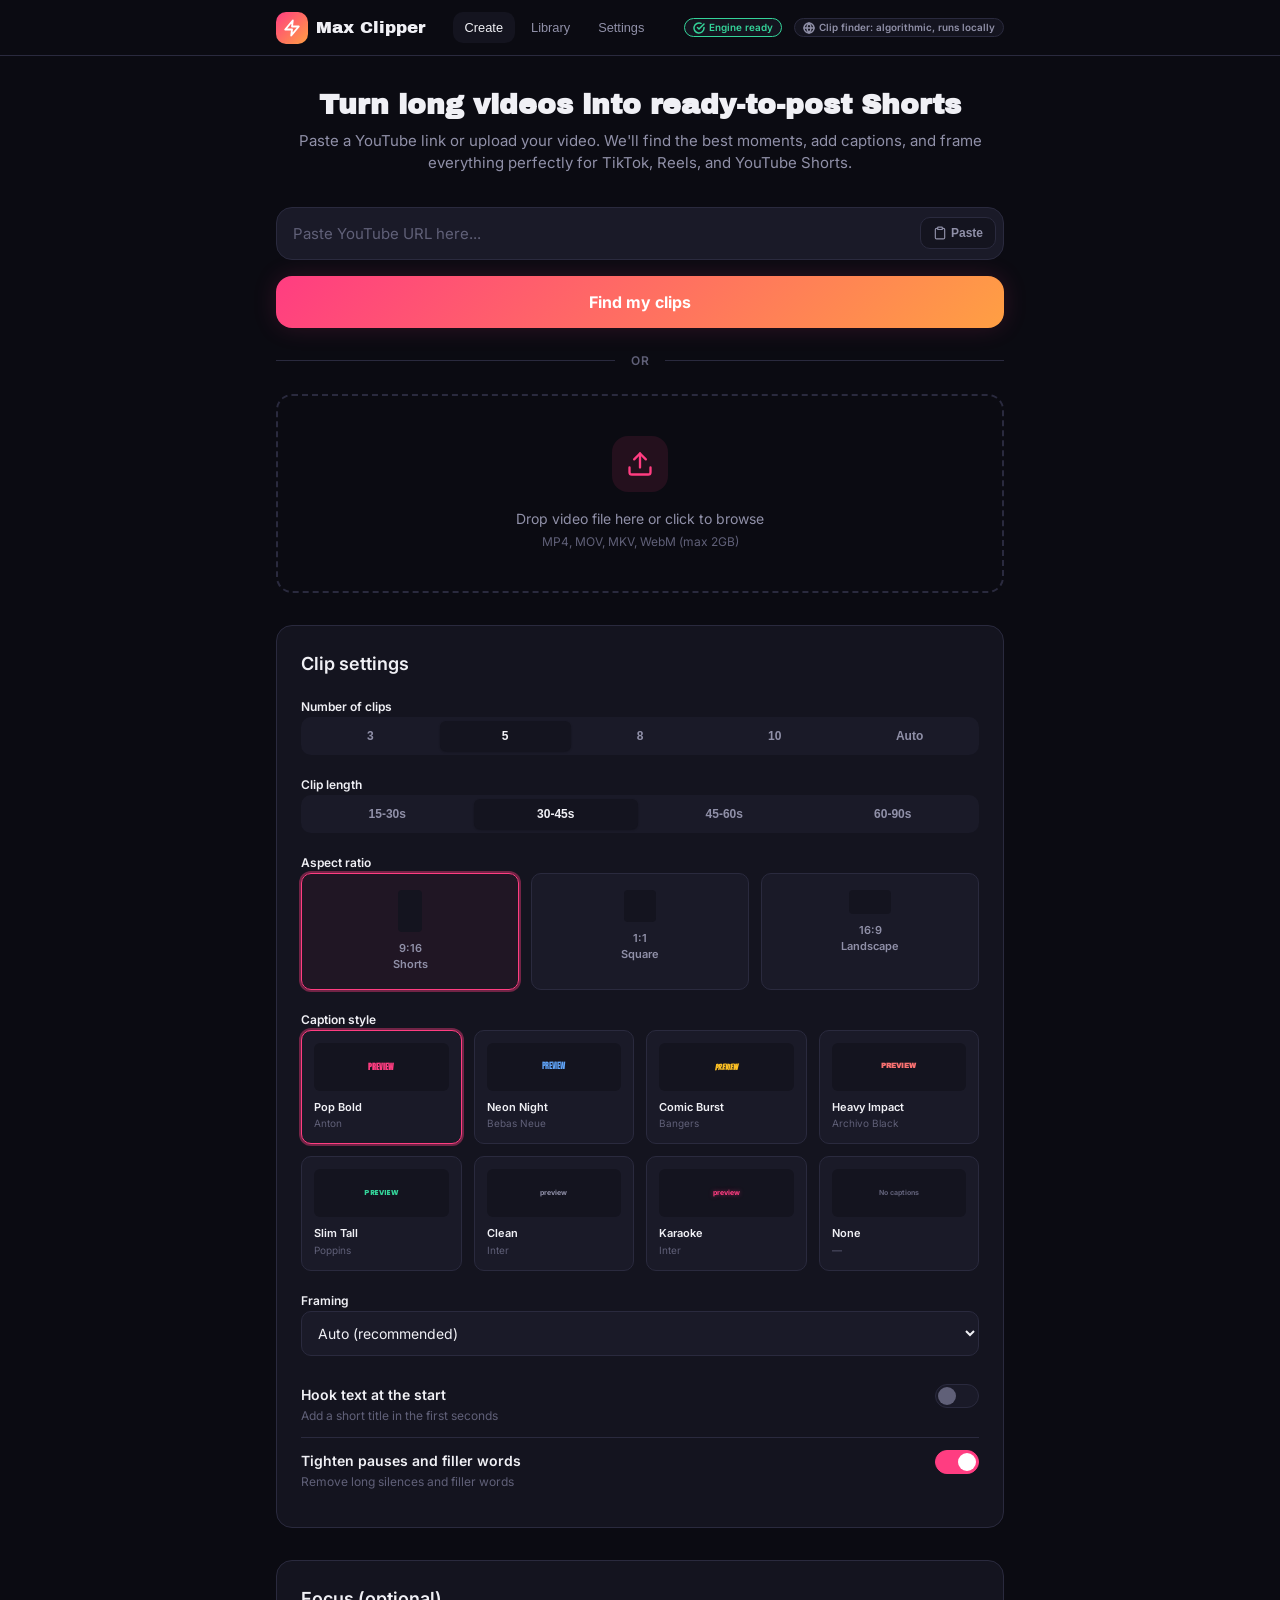
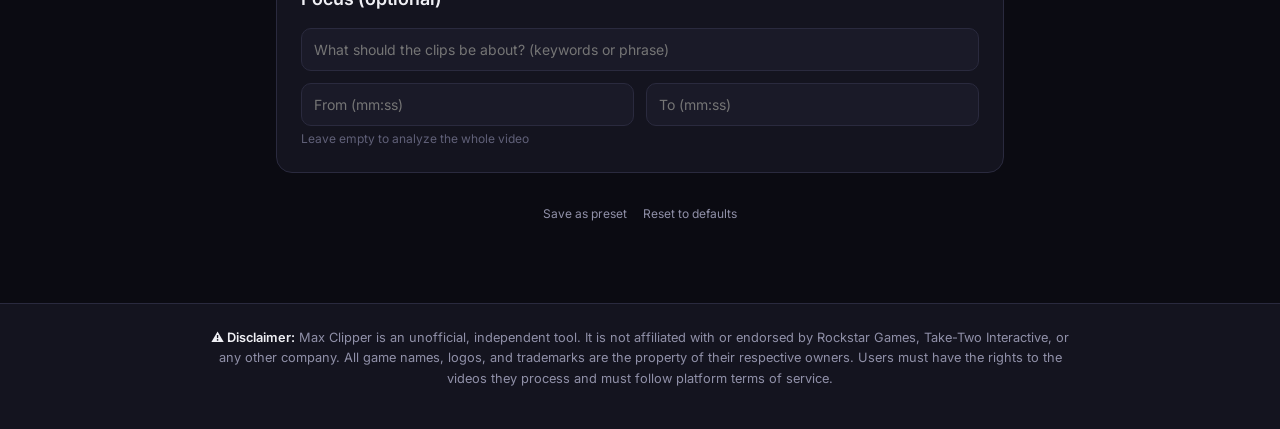
==== commit 1b7cba63: "Rename to Max Clipper (checkpoint)" ====
--- a/app/static/index.html
+++ b/app/static/index.html
@@ -3,7 +3,7 @@
 <head>
   <meta charset="UTF-8">
   <meta name="viewport" content="width=device-width, initial-scale=1.0">
-  <title>GTA 6 Clipper — Turn Long Videos into Ready Shorts</title>
+  <title>Max Clipper — Turn Long Videos into Ready Shorts</title>
   <meta name="description" content="Transform your long-form content into viral vertical shorts with smart clip selection, kinetic captions, and perfect framing.">
   <link rel="stylesheet" href="/static/css/style.css">
 </head>
@@ -17,7 +17,7 @@
             <polygon points="13 2 3 14 12 14 11 22 21 10 12 10 13 2"></polygon>
           </svg>
         </div>
-        <span class="app-bar-logo-text">GTA 6 Clipper</span>
+        <span class="app-bar-logo-text">Max Clipper</span>
       </a>
       <nav class="app-bar-tabs">
         <button class="app-bar-tab active" data-tab="create">Create</button>
@@ -283,7 +283,7 @@
 
   <script src="/static/js/app.js"></script>
   <footer class="disclaimer">
-    <p><strong>⚠️ Disclaimer:</strong> GTA 6 Clipper is an unofficial, independent tool. It is not affiliated with or endorsed by Rockstar Games, Take-Two Interactive, or any other company. All game names, logos, and trademarks are the property of their respective owners. Users must have the rights to the videos they process and must follow platform terms of service.</p>
+    <p><strong>⚠️ Disclaimer:</strong> Max Clipper is an unofficial, independent tool. It is not affiliated with or endorsed by Rockstar Games, Take-Two Interactive, or any other company. All game names, logos, and trademarks are the property of their respective owners. Users must have the rights to the videos they process and must follow platform terms of service.</p>
   </footer>
 </body>
 </html>
--- a/static/css/style.css
+++ b/static/css/style.css
@@ -1,5 +1,5 @@
 /* ═══════════════════════════════════════════════════════
-   CLIPFORGE DESIGN SYSTEM
+   MAXCLIPPER DESIGN SYSTEM
    Based on docs/DESIGN_SYSTEM.md
    ═══════════════════════════════════════════════════════ */
 
